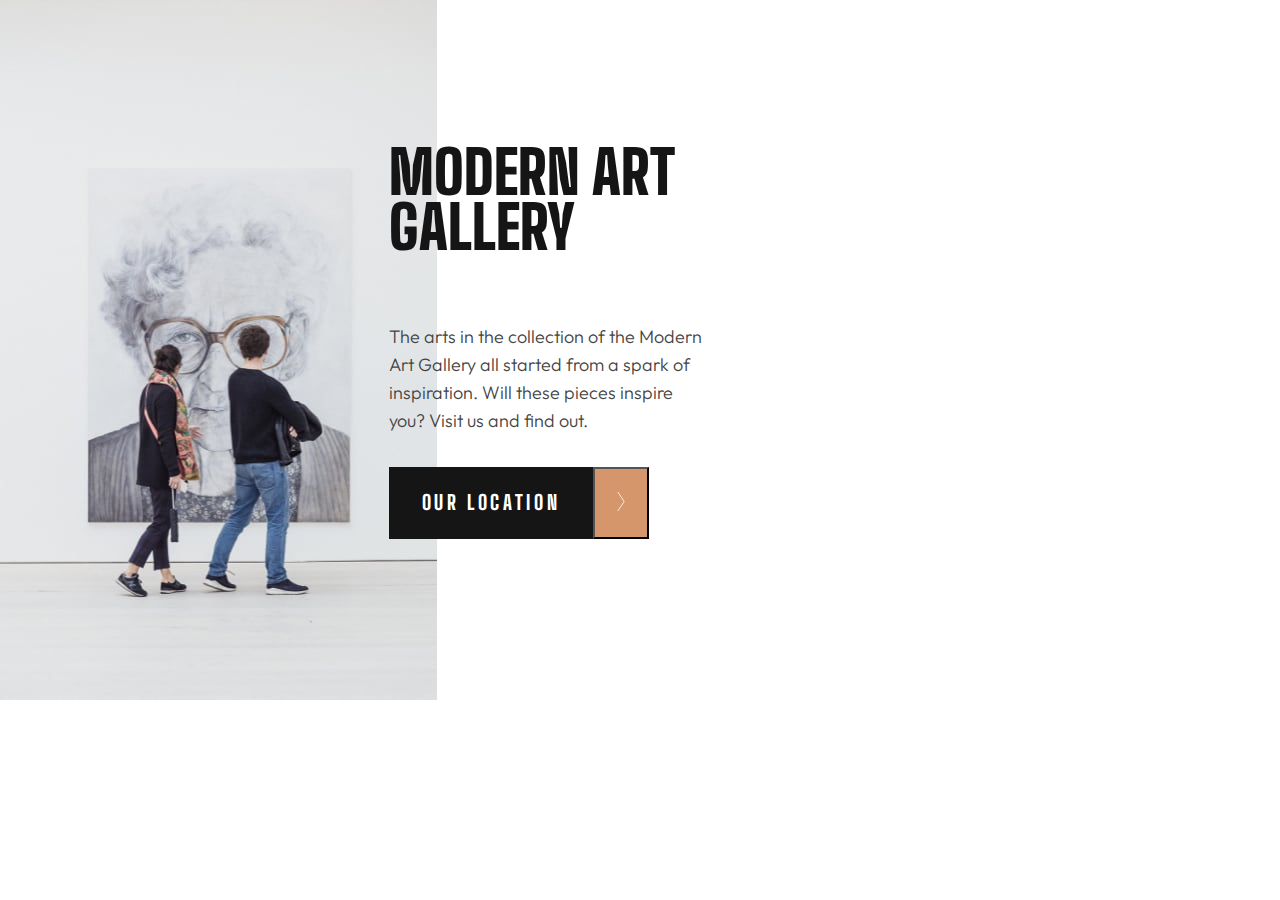
==== index.html @ fbb1f0cc "finished the mobile, tablet and desktop versions of header part" ====
<!DOCTYPE html>
<html lang="en">
  <head>
    <meta charset="UTF-8" />
    <meta http-equiv="X-UA-Compatible" content="IE=edge" />
    <meta name="viewport" content="width=device-width, initial-scale=1.0" />
    <title>art-gallery</title>
    <link rel="stylesheet" href="./style.css" />
  </head>
  <body>
    <header>
      <div class="black-box"></div>
      <div class="img-wrapper"></div>
      <div class="header-content-wrapper">
          <h1>MODERN ART GALLERY</h1>
            <p>
            The arts in the collection of the Modern Art Gallery all started
            from a spark of inspiration. Will these pieces inspire you? Visit us
            and find out.
          </p>
          <div class="buttons-wrapper">
            <div class="black-button">OUR LOCATION</div>
            <button class="button">
              <img src="./assets/icon-arrow-right.svg" alt="image-arrow" />
            </button>
          </div>
        </div>
      </div>
    </header>
  </body>
</html>
---- style.css ----
@import url('https://fonts.googleapis.com/css2?family=Big+Shoulders+Display:wght@800;900&display=swap');
@import url('https://fonts.googleapis.com/css2?family=Outfit:wght@300;700&display=swap');

* {
  padding: 0;
  margin: 0;
  box-sizing: border-box;
}

.black-box {
  width: 450px;
  height: 799px;
  background-color: #151515;
  display: none;
}

.img-wrapper {
  width: 375px;
  height: 240px;
  background-image: url(./assets/mobile/image-hero.jpg);
  background-repeat: no-repeat;
}

h1 {
  width: 315px;
  height: 110px;
  margin: 32px 16px 32px 16px;
  font-family: Big Shoulders Display;
  font-weight: 900;
  font-size: 60px;
  line-height: 55px;
  color: #151515;
}

p {
  padding-left: 16px;
  padding-right: 16px;
  font-family: Outfit;
  font-weight: 300;
  font-size: 18px;
  line-height: 28px;
  color: #444444;

}

.buttons-wrapper {
  margin-top: 32px;
  display: flex;
}

.button {
  width: 56px;
  height: 72px;
  background-color: #D5966C;
  color: #FFFFFF;
}

.button img {
  align-items: center;
  width: 8px;
}

.black-button {
  width: 204px;
  height: 72px;
  display: flex;
  flex-direction: row;
  background-color: #151515;
  color: white;
  font-family: Big Shoulders Display;
  font-weight: 800;
  font-size: 20px;
  line-height: 23.94px;
  letter-spacing: 3.64px;
  display: flex;
  align-items: center;
  justify-content: center;
  margin-left: 16px;
}

@media only screen and (min-width: 768px) {
  .img-wrapper {
    position: relative;
    width: 437px;
    height: 700px;
    background-image: url(./assets/tablet/image-hero.jpg);
  }

  header {
    display: flex;
  }

  .header-content-wrapper {
    position: absolute;
    display: flex;
    flex-direction: column;
  }

  h1 {
    width: 339px;
    height: 130px;
    margin: 145px 40px 48px 389px;
    font-family: Big Shoulders Display;
    font-weight: 900;
    font-size: 60px;
    line-height: 55px;
    color: #151515;
  }

  p {
    width: 339px;
    height: 112px;
    margin-left: 389px;
    padding-left: 0;
  }

  .buttons-wrapper {
    margin-left: 389px;
    padding-left: 0;
  }

  .black-button {
    margin-left: 0;
  }
}

@media only screen and (min-width: 1440px) {
  .black-box {
    display: block;
  }

  .img-wrapper {
    width: 540px;
    height: 800px;
    background-image: url(./assets/desktop/image-hero.jpg);
  }

  h1 {
    width: 454px;
    height: 176px;
    margin: 189px 311px 434px 165px;
    font-size: 96px;
    line-height: 88px;
    color: white;
    mix-blend-mode: difference;
  }

  p {
    width: 350px;
    height: 160px;
    margin-left: 935px;
    margin-top: -615px;
  }

  .buttons-wrapper {
    margin-left: 930px;
  }

}
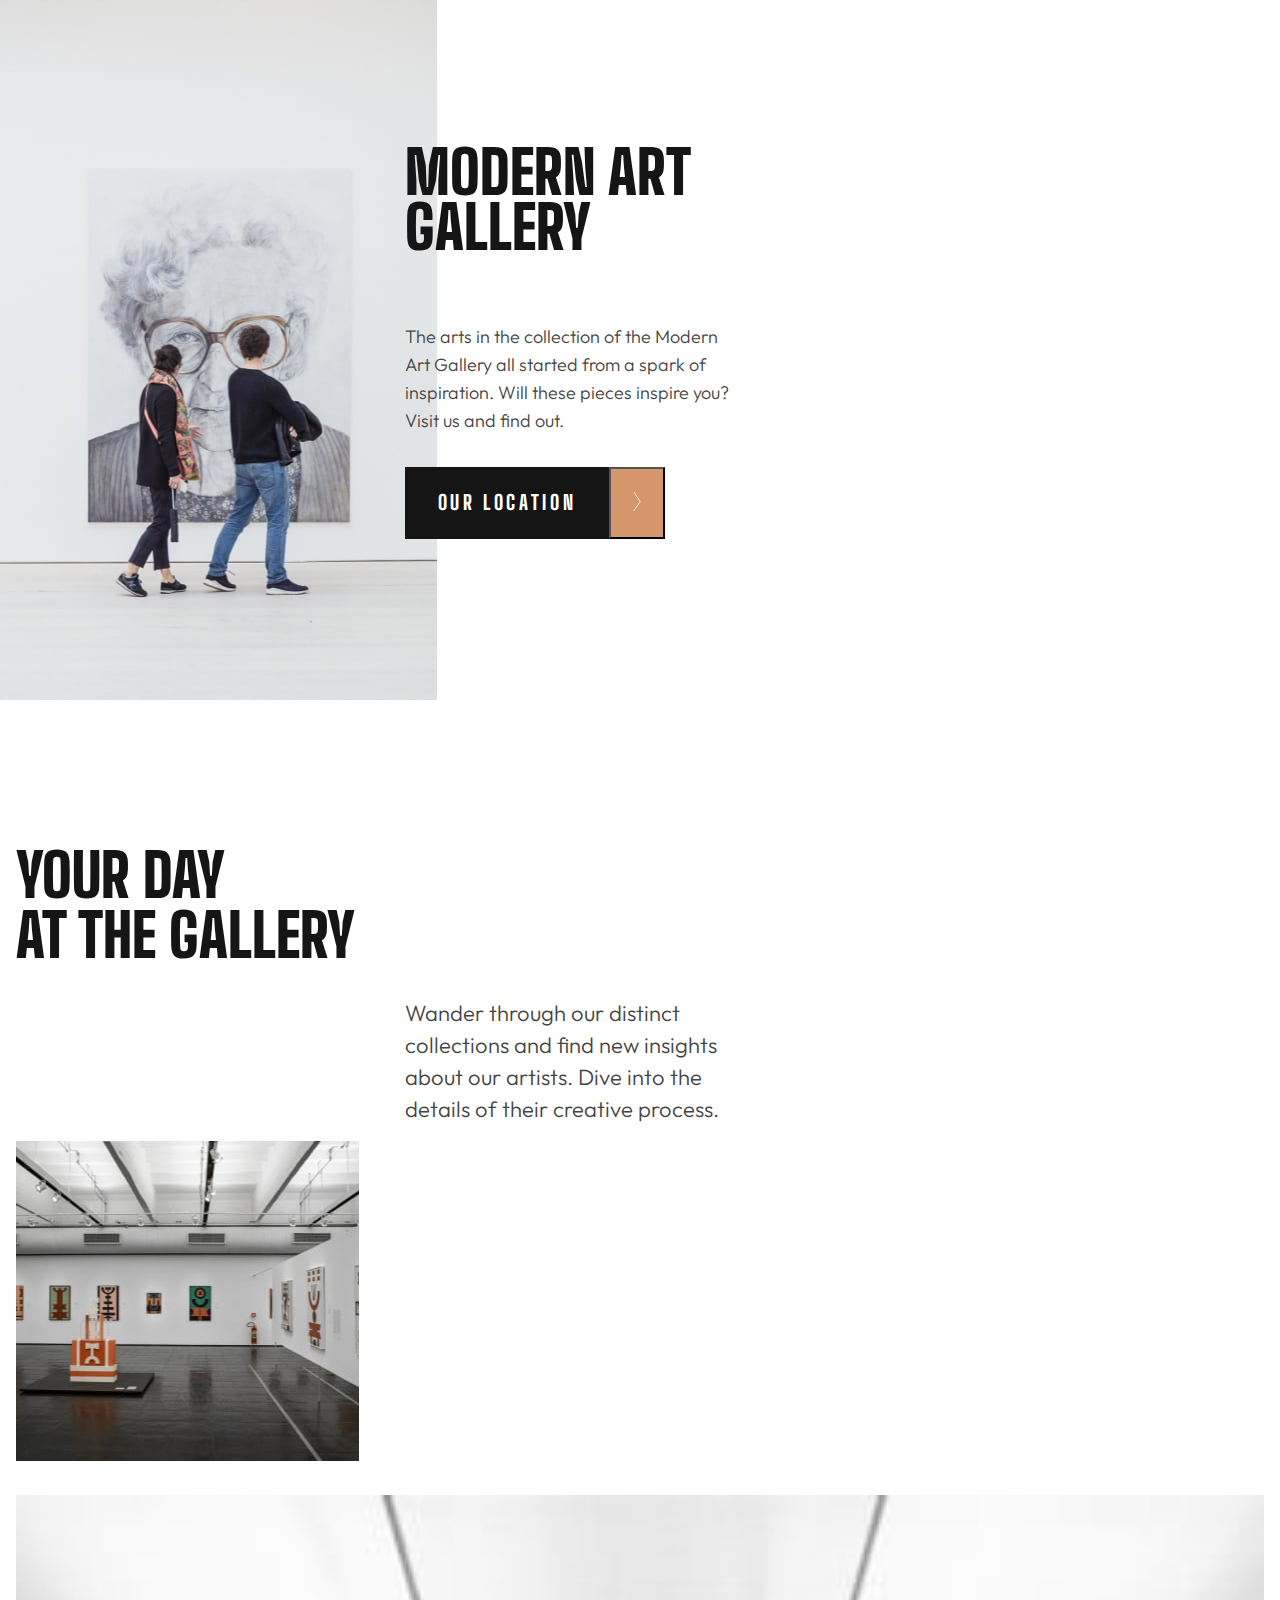
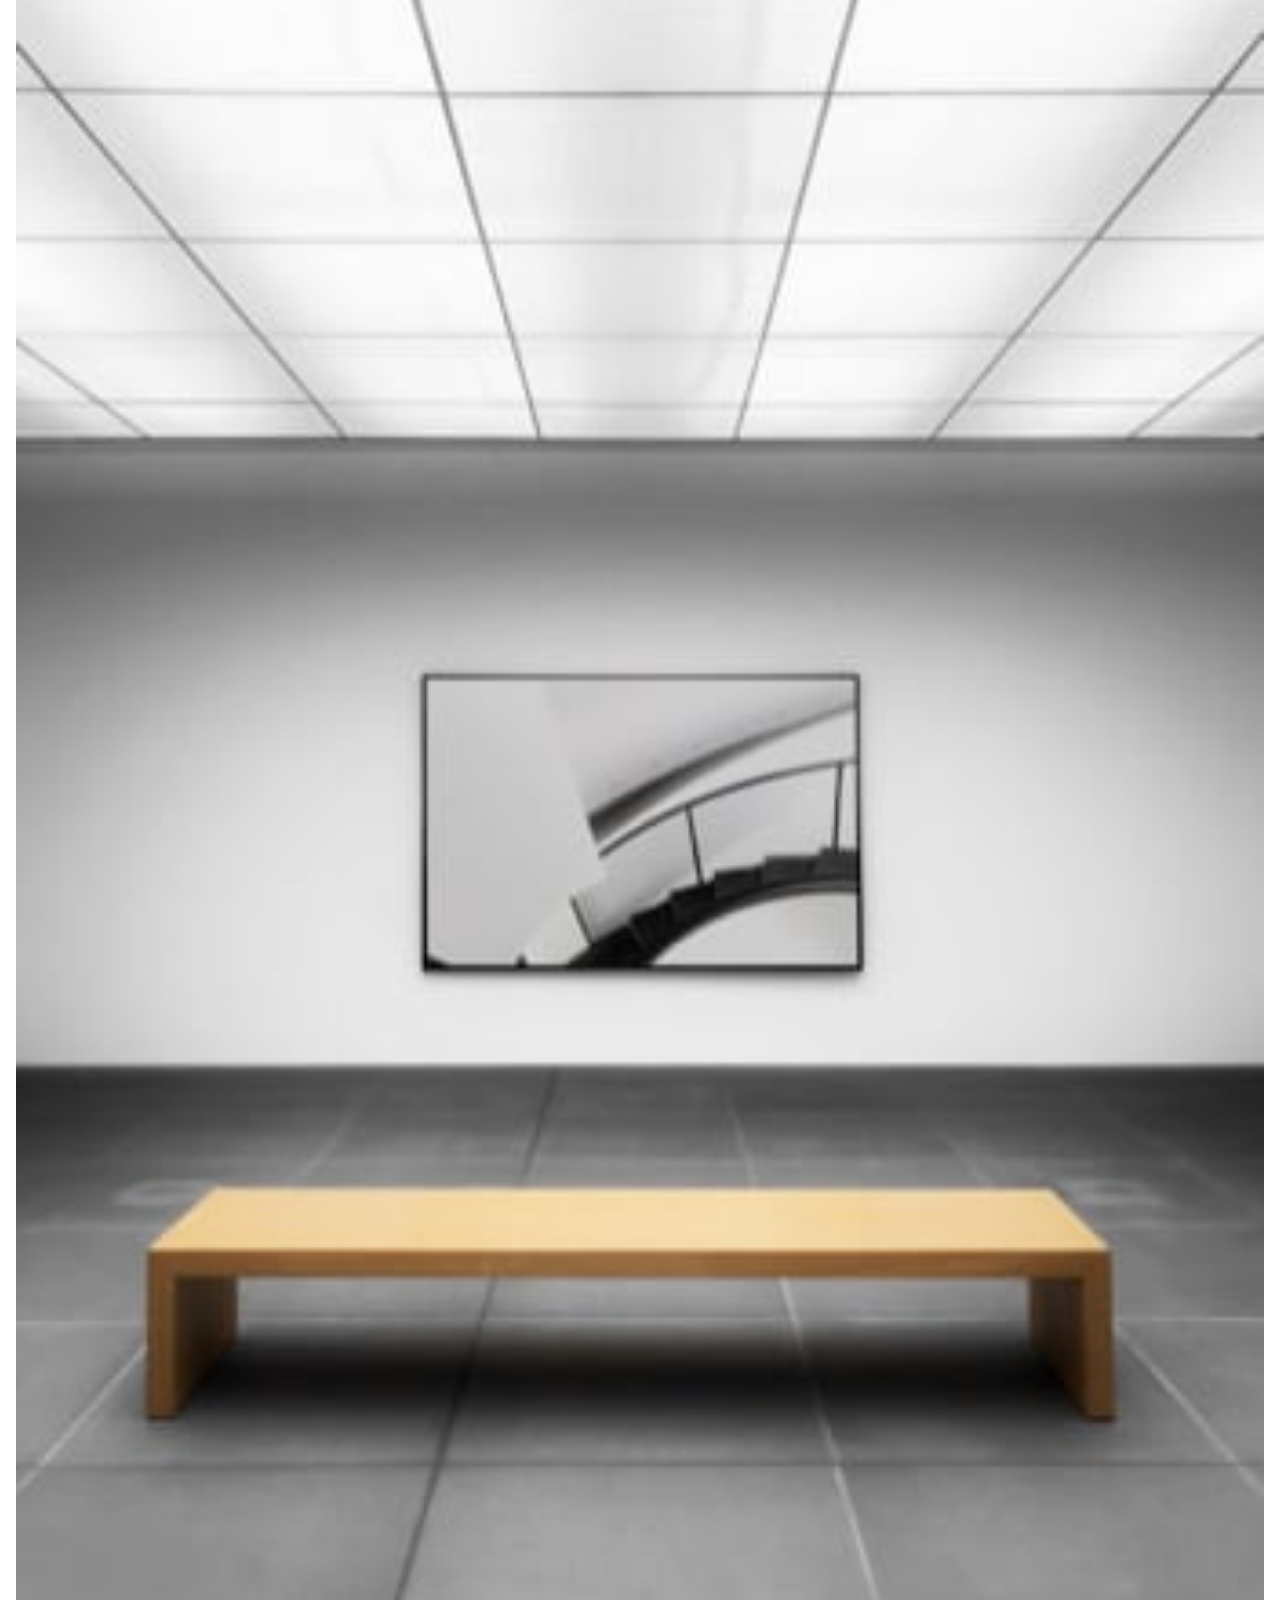
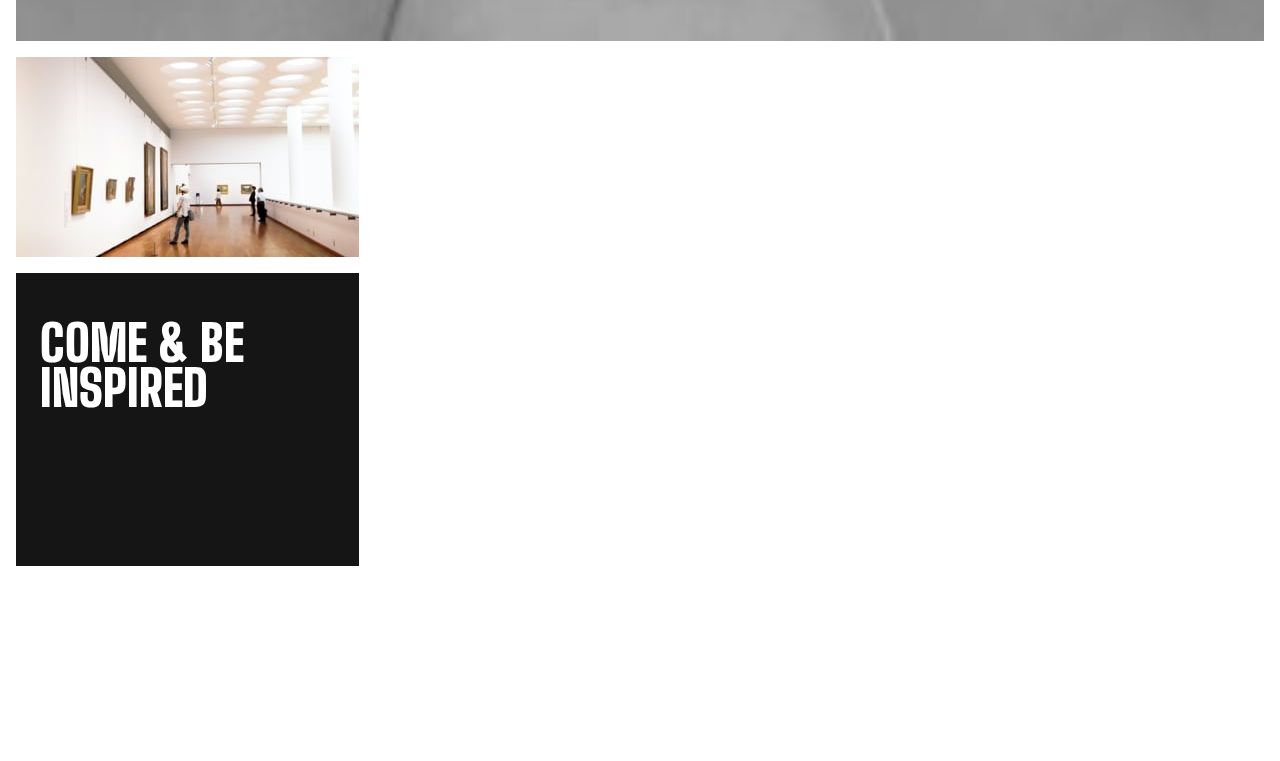
==== commit ca55d3c2: "added middle part of mobile version" ====
--- a/index.html
+++ b/index.html
@@ -27,5 +27,33 @@
         </div>
       </div>
     </header>
+
+    <div class="middle">
+
+      <div class="middle-first">
+        <div class="your_day">
+        <h3>YOUR DAY <br> AT THE GALLERY</h3>
+        <p>Wander through our distinct collections and find new insights about our artists. Dive into the details of their creative process.</p>
+        </div>
+        <div>
+          <img class="first-img" src="./assets/mobile/image-grid-1.jpg" alt="photo">
+        </div>
+      </div>
+
+      <div class="middle-second">
+          <img class="second-img" src="./assets/mobile/image-grid-2.jpg" alt="photo">
+          
+      <div class="middle-black">
+               <img class="third-img" src="./assets/mobile/image-grid-3.jpg"> 
+
+              <box class="middle-second-left">
+                <h3 class="black-h3">COME & BE INSPIRED</h3>
+                <p class="black-p">We’re excited to welcome you to our gallery and see how our collections influence you.</p>
+              </box>
+      </div>
+        </div>
+      </div>
+</main>
+
   </body>
 </html>
--- a/style.css
+++ b/style.css
@@ -21,10 +21,15 @@
   background-repeat: no-repeat;
 }
 
+.header-content-wrapper {
+  padding-left: 16px;
+  padding-right: 16px;
+}
+
 h1 {
   width: 315px;
   height: 110px;
-  margin: 32px 16px 32px 16px;
+  margin-top: 32px;
   font-family: Big Shoulders Display;
   font-weight: 900;
   font-size: 60px;
@@ -33,8 +38,6 @@
 }
 
 p {
-  padding-left: 16px;
-  padding-right: 16px;
   font-family: Outfit;
   font-weight: 300;
   font-size: 18px;
@@ -75,8 +78,91 @@
   display: flex;
   align-items: center;
   justify-content: center;
+}
+
+/* //middle part */
+.middle {
   margin-left: 16px;
-}
+  margin-right: 16px;
+  margin-top: 120px;
+}
+
+.middle-first {
+  display: flex;
+  flex-direction: column;
+}
+
+.your_day {
+  margin-top: 25px;
+}
+
+.your_day h3 {
+  font-family: Big Shoulders Display;
+  font-weight: 900;
+  font-size: 60px;
+  line-height: 60px;
+  color: #151515;
+  padding-bottom: 32px;
+}
+
+.your_day p {
+  font-family: Outfit;
+  font-weight: 300;
+  font-size: 22px;
+  line-height: 32px;
+  color: #444444;
+  margin-bottom: 32px;
+}
+
+.middle-second {
+  display: flex;
+  margin-top: 30px;
+  flex-direction: column;
+}
+
+.middle-second-left {
+  display: flex;
+  flex-direction: column;
+  width: 343px;
+  height: 293px;
+  background-color: #151515;
+  padding-top: 48px;
+  padding-left: 24px;
+  margin-top: 16px;
+
+}
+
+.middle-black {
+  display: flex;
+  flex-direction: column;
+  height: 720px;
+  width: 445px;
+}
+
+.third-img {
+  width: 343px;
+  height: 200px;
+  margin-top: 16px;
+}
+
+
+.black-h3 {
+  font-family: Big Shoulders Display;
+  font-weight: 900;
+  font-size: 50px;
+  line-height: 45px;
+  color: #FFFFFF;
+}
+
+.black-p {
+  font-family: Outfit;
+  font-size: 18px;
+  font-weight: 300;
+  line-height: 28px;
+  color: #FFFFFF;
+  padding-top: 24px;
+}
+
 
 @media only screen and (min-width: 768px) {
   .img-wrapper {
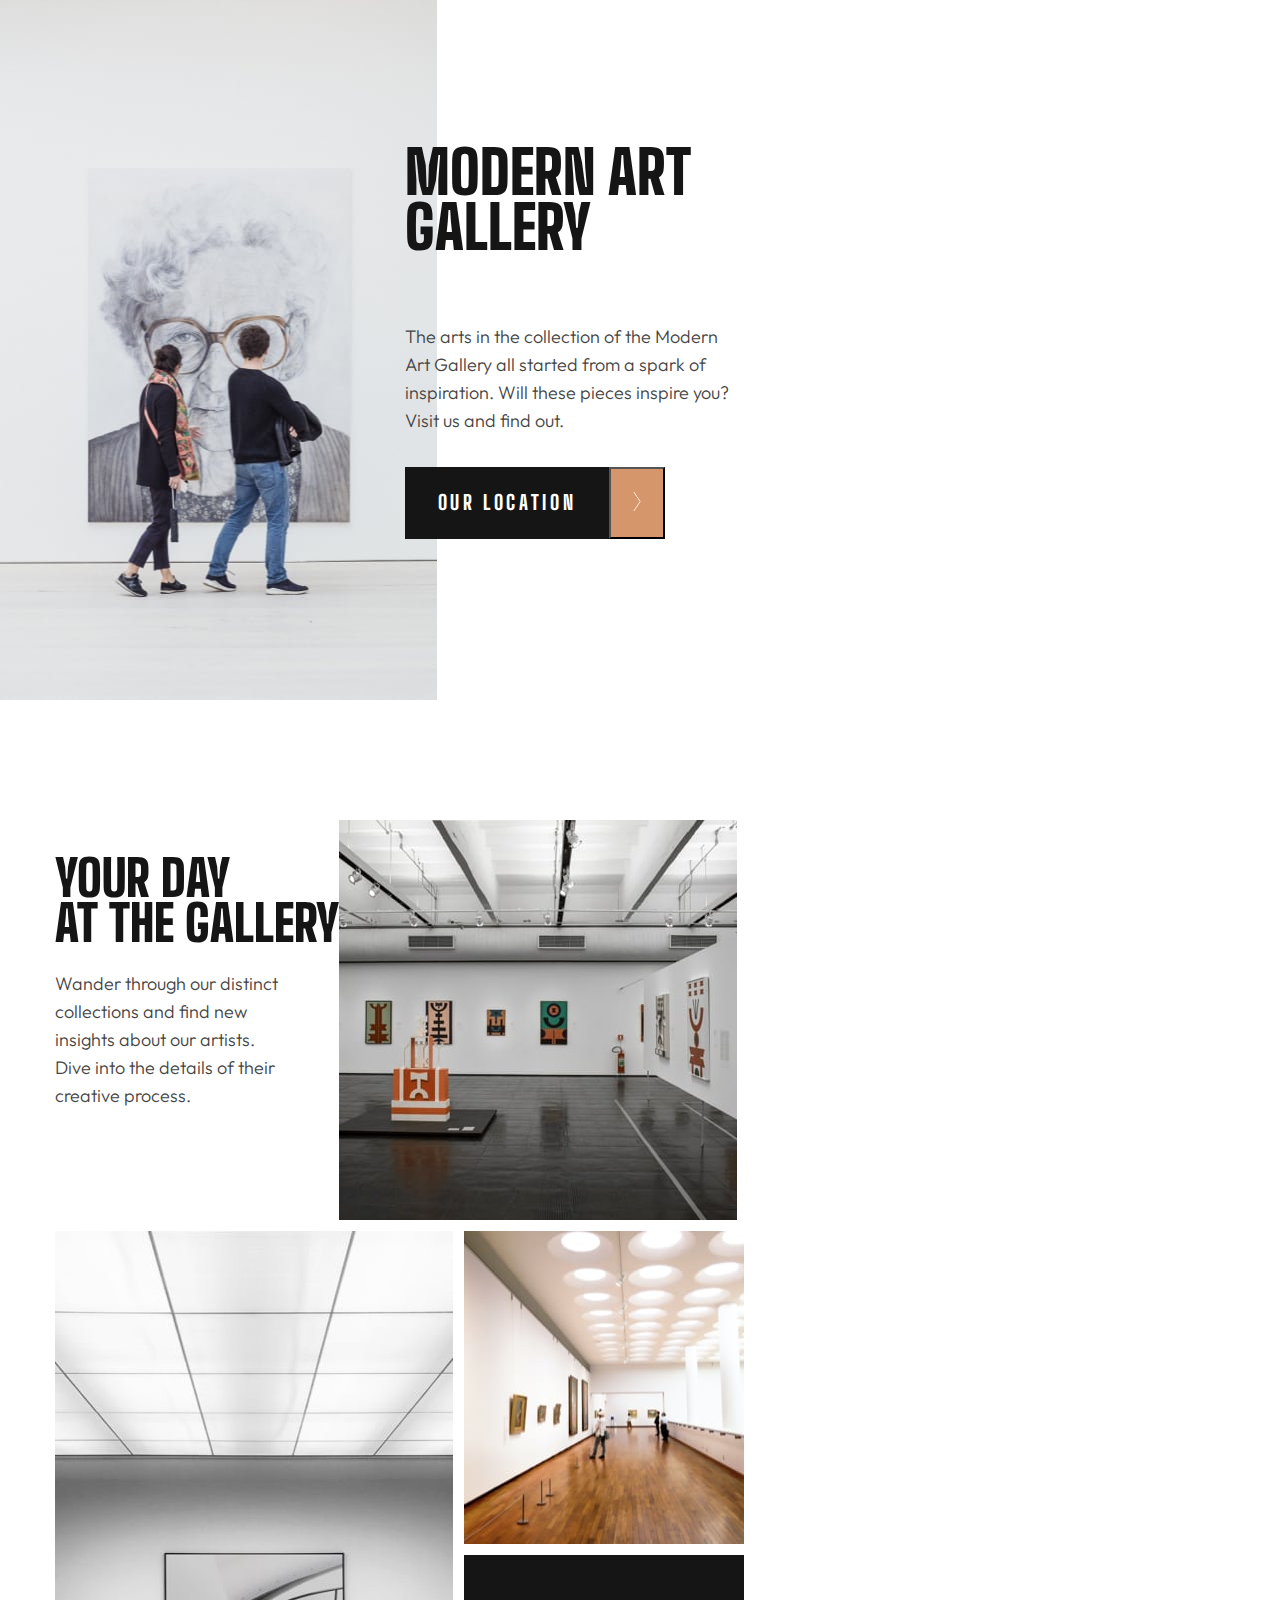
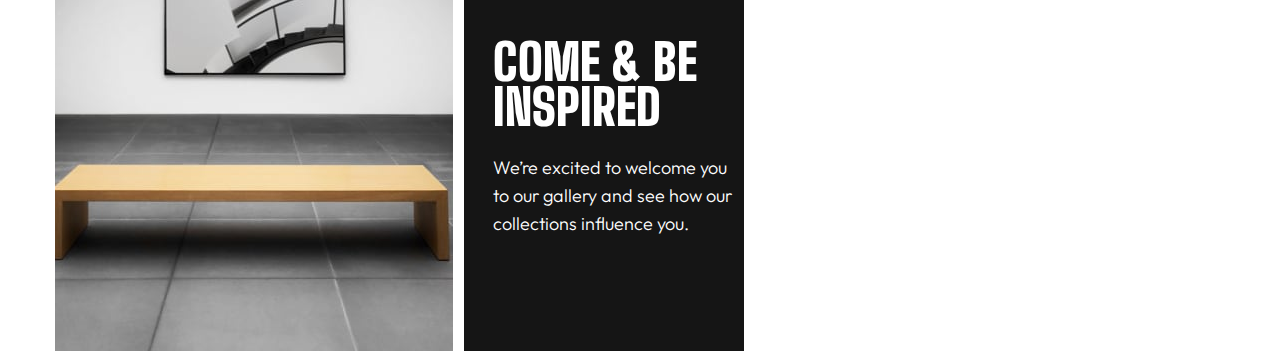
==== commit cf26b890: "added middle part of tablet version" ====
--- a/index.html
+++ b/index.html
@@ -13,7 +13,7 @@
       <div class="img-wrapper"></div>
       <div class="header-content-wrapper">
           <h1>MODERN ART GALLERY</h1>
-            <p>
+            <p class="header-p">
             The arts in the collection of the Modern Art Gallery all started
             from a spark of inspiration. Will these pieces inspire you? Visit us
             and find out.
@@ -33,18 +33,23 @@
       <div class="middle-first">
         <div class="your_day">
         <h3>YOUR DAY <br> AT THE GALLERY</h3>
-        <p>Wander through our distinct collections and find new insights about our artists. Dive into the details of their creative process.</p>
+        <p class="middle-p">Wander through our distinct collections and find new insights about our artists. Dive into the details of their creative process.</p>
         </div>
         <div>
           <img class="first-img" src="./assets/mobile/image-grid-1.jpg" alt="photo">
+          <img class = "first-img-tablet" src="./assets/tablet/image-grid-1.jpg" alt="photo">
         </div>
       </div>
 
       <div class="middle-second">
+        <div>
           <img class="second-img" src="./assets/mobile/image-grid-2.jpg" alt="photo">
-          
+          <img class="second-img-tablet" src="./assets/tablet/image-grid-2.jpg" alt="photo">
+        </div>
+                 
       <div class="middle-black">
                <img class="third-img" src="./assets/mobile/image-grid-3.jpg"> 
+               <img class="third-img-tablet" src="./assets/tablet/image-grid-3.jpg" alt="photo">
 
               <box class="middle-second-left">
                 <h3 class="black-h3">COME & BE INSPIRED</h3>
--- a/style.css
+++ b/style.css
@@ -37,7 +37,7 @@
   color: #151515;
 }
 
-p {
+.header-p {
   font-family: Outfit;
   font-weight: 300;
   font-size: 18px;
@@ -87,6 +87,18 @@
   margin-top: 120px;
 }
 
+.first-img-tablet {
+  display: none;
+}
+
+.second-img-tablet {
+  display: none;
+}
+
+.third-img-tablet {
+  display: none;
+}
+
 .middle-first {
   display: flex;
   flex-direction: column;
@@ -105,7 +117,7 @@
   padding-bottom: 32px;
 }
 
-.your_day p {
+.middle-p {
   font-family: Outfit;
   font-weight: 300;
   font-size: 22px;
@@ -193,7 +205,7 @@
     color: #151515;
   }
 
-  p {
+  .header-p {
     width: 339px;
     height: 112px;
     margin-left: 389px;
@@ -208,6 +220,77 @@
   .black-button {
     margin-left: 0;
   }
+
+  /* middle part */
+  .middle {
+    padding-left: 39px;
+    padding-right: 39px;
+    margin-top: 120px;
+  }
+
+  .middle-first {
+    flex-direction: row
+  }
+
+  .your_day {
+    margin-top: 36px;
+  }
+
+  .your_day h3 {
+    font-size: 50px;
+    line-height: 45px;
+    padding-bottom: 24px;
+  }
+
+  .middle-p {
+    width: 223px;
+    height: 140px;
+    font-size: 18px;
+    line-height: 28px;
+    margin-bottom: 32px;
+  }
+
+  .first-img {
+    display: none;
+  }
+
+  .first-img-tablet {
+    display: block;
+  }
+
+  .second-img {
+    display: none;
+  }
+
+  .second-img-tablet {
+    display: block;
+    margin-right: 11px;
+  }
+
+  .third-img {
+    display: none;
+  }
+
+  .third-img-tablet {
+    display: block;
+  }
+
+  .middle-second {
+    width: 689px;
+    margin-top: 11px;
+    flex-direction: row;
+  }
+
+  .middle-second-left {
+    width: 280px;
+    height: 396px;
+    padding-top: 85px;
+    padding-left: 29px;
+    margin-top: 11px;
+
+  }
+
+
 }
 
 @media only screen and (min-width: 1440px) {
@@ -231,7 +314,7 @@
     mix-blend-mode: difference;
   }
 
-  p {
+  .header-p {
     width: 350px;
     height: 160px;
     margin-left: 935px;
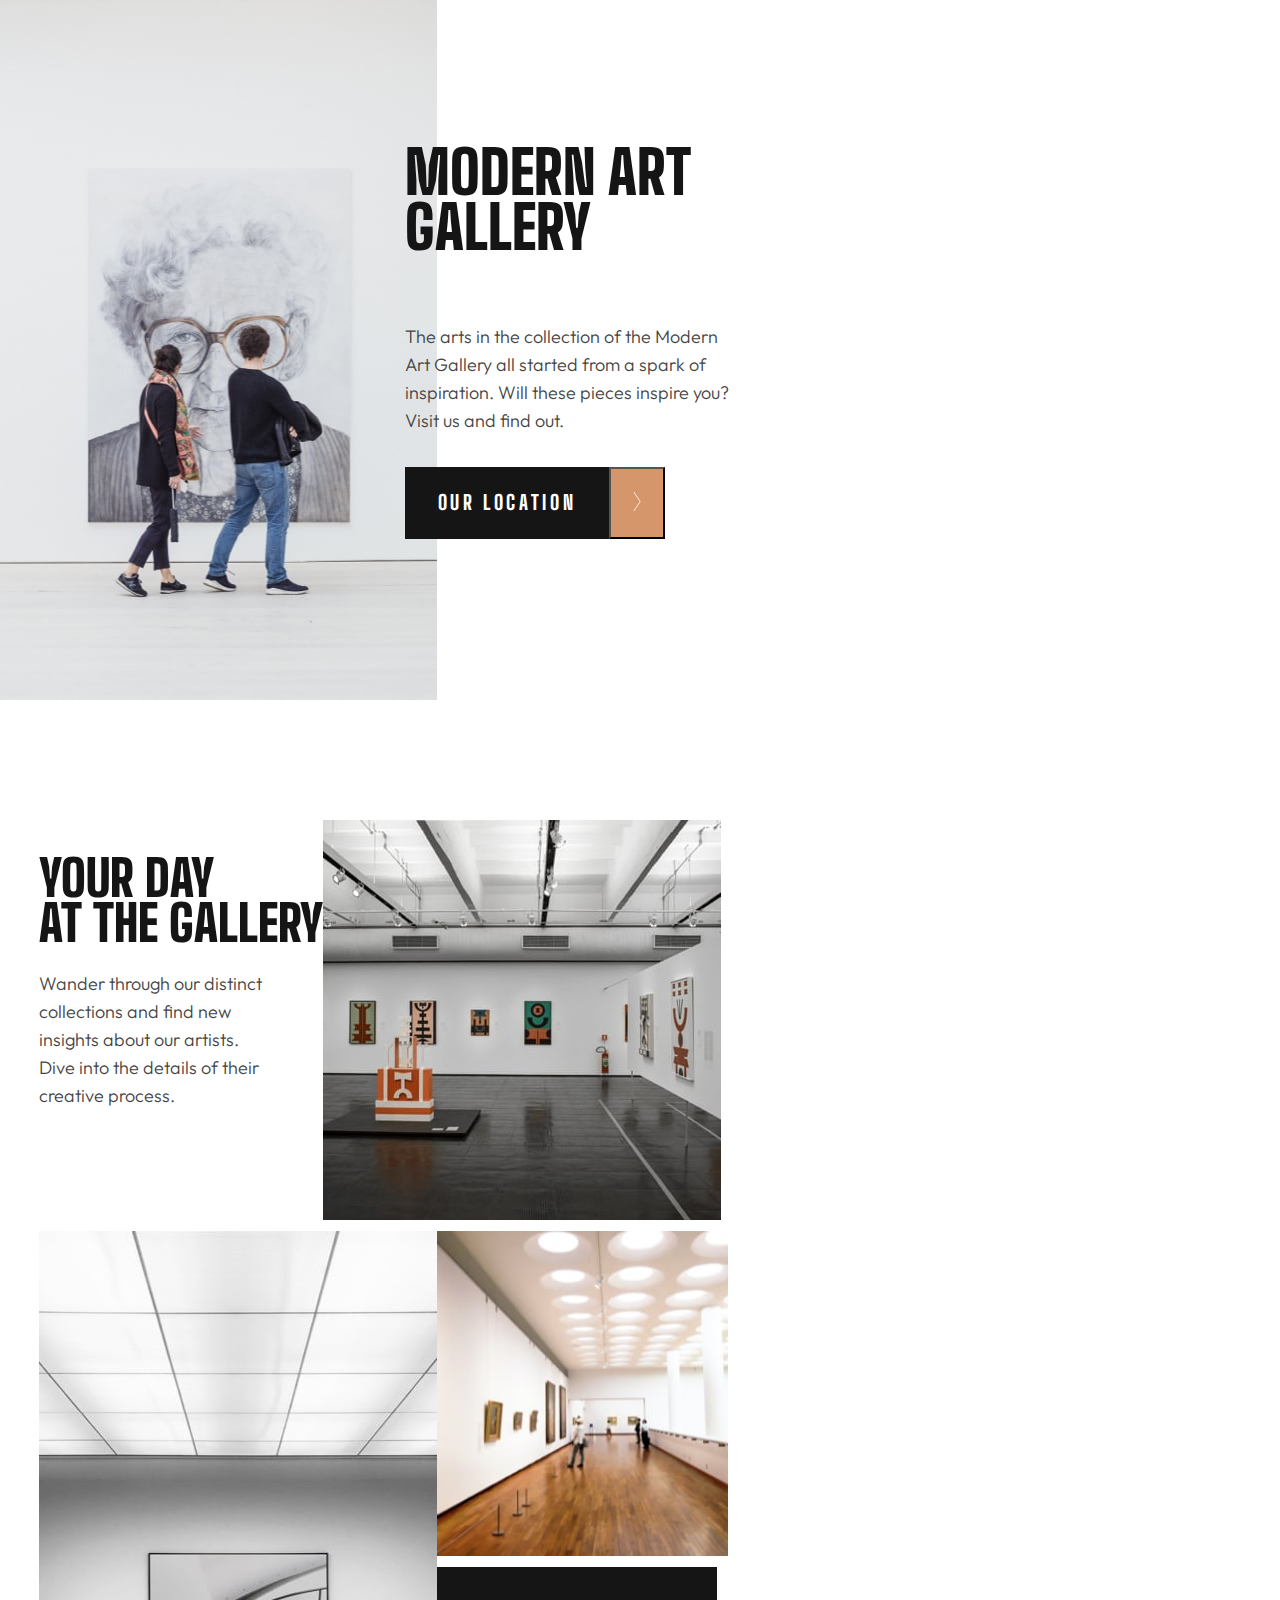
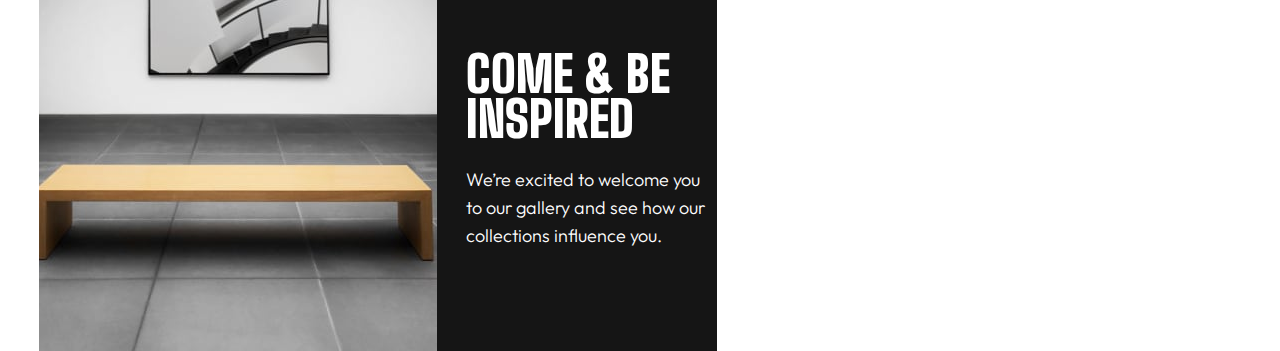
==== commit de2d833b: "added middle part of desktop version" ====
--- a/index.html
+++ b/index.html
@@ -38,6 +38,7 @@
         <div>
           <img class="first-img" src="./assets/mobile/image-grid-1.jpg" alt="photo">
           <img class = "first-img-tablet" src="./assets/tablet/image-grid-1.jpg" alt="photo">
+          <img class="first-img-desktop" src="./assets/desktop/image-grid-1.jpg" alt="">
         </div>
       </div>
 
@@ -45,11 +46,13 @@
         <div>
           <img class="second-img" src="./assets/mobile/image-grid-2.jpg" alt="photo">
           <img class="second-img-tablet" src="./assets/tablet/image-grid-2.jpg" alt="photo">
+          <img class="second-img-desktop" src="./assets/desktop/image-grid-2.jpg" alt="">
         </div>
                  
       <div class="middle-black">
                <img class="third-img" src="./assets/mobile/image-grid-3.jpg"> 
                <img class="third-img-tablet" src="./assets/tablet/image-grid-3.jpg" alt="photo">
+               <img class="third-img-desktop" src="./assets/desktop/image-grid-3.jpg" alt="">
 
               <box class="middle-second-left">
                 <h3 class="black-h3">COME & BE INSPIRED</h3>
--- a/style.css
+++ b/style.css
@@ -87,15 +87,15 @@
   margin-top: 120px;
 }
 
-.first-img-tablet {
+.first-img-tablet,
+.second-img-tablet,
+.third-img-tablet {
   display: none;
 }
 
-.second-img-tablet {
-  display: none;
-}
-
-.third-img-tablet {
+.first-img-desktop,
+.second-img-desktop,
+.third-img-desktop {
   display: none;
 }
 
@@ -223,13 +223,13 @@
 
   /* middle part */
   .middle {
-    padding-left: 39px;
-    padding-right: 39px;
+    margin-left: 39px;
+    margin-right: 39px;
     margin-top: 120px;
   }
 
   .middle-first {
-    flex-direction: row
+    flex-direction: row;
   }
 
   .your_day {
@@ -250,27 +250,20 @@
     margin-bottom: 32px;
   }
 
-  .first-img {
-    display: none;
-  }
-
-  .first-img-tablet {
-    display: block;
-  }
-
-  .second-img {
-    display: none;
-  }
-
-  .second-img-tablet {
-    display: block;
-    margin-right: 11px;
-  }
-
+  .first-img,
+  .second-img,
   .third-img {
     display: none;
   }
 
+  .first-img-desktop,
+  .second-img-desktop,
+  .third-img-desktop {
+    display: none;
+  }
+
+  .first-img-tablet,
+  .second-img-tablet,
   .third-img-tablet {
     display: block;
   }
@@ -294,6 +287,7 @@
 }
 
 @media only screen and (min-width: 1440px) {
+
   .black-box {
     display: block;
   }
@@ -325,4 +319,63 @@
     margin-left: 930px;
   }
 
+  .first-img-desktop,
+  .second-img-desktop,
+  .third-img-desktop {
+    display: block;
+  }
+
+  .first-img-tablet,
+  .second-img-tablet,
+  .third-img-tablet {
+    display: none;
+  }
+
+  .middle {
+    margin-left: 165px;
+    margin-right: 165px;
+    margin-top: 180px;
+  }
+
+  .middle-first {
+    flex-direction: row;
+    justify-content: space-between;
+  }
+
+  .your_day {
+    margin-top: 60px;
+  }
+
+  .your_day h3 {
+    font-size: 60px;
+    line-height: 60px;
+    padding-bottom: 32px;
+  }
+
+  .middle-p {
+    width: 350px;
+    height: 128px;
+    font-size: 22px;
+    line-height: 32px;
+    margin-bottom: 60px;
+  }
+
+  .middle-second {
+    margin-top: 30px;
+  }
+
+  .middle-second-left {
+    width: 445px;
+    height: 377px;
+    padding-top: 65px;
+    padding-left: 48px;
+    margin-top: 30px;
+  }
+
+  .middle-black {
+    margin-left: 30px;
+  }
+
+
+
 }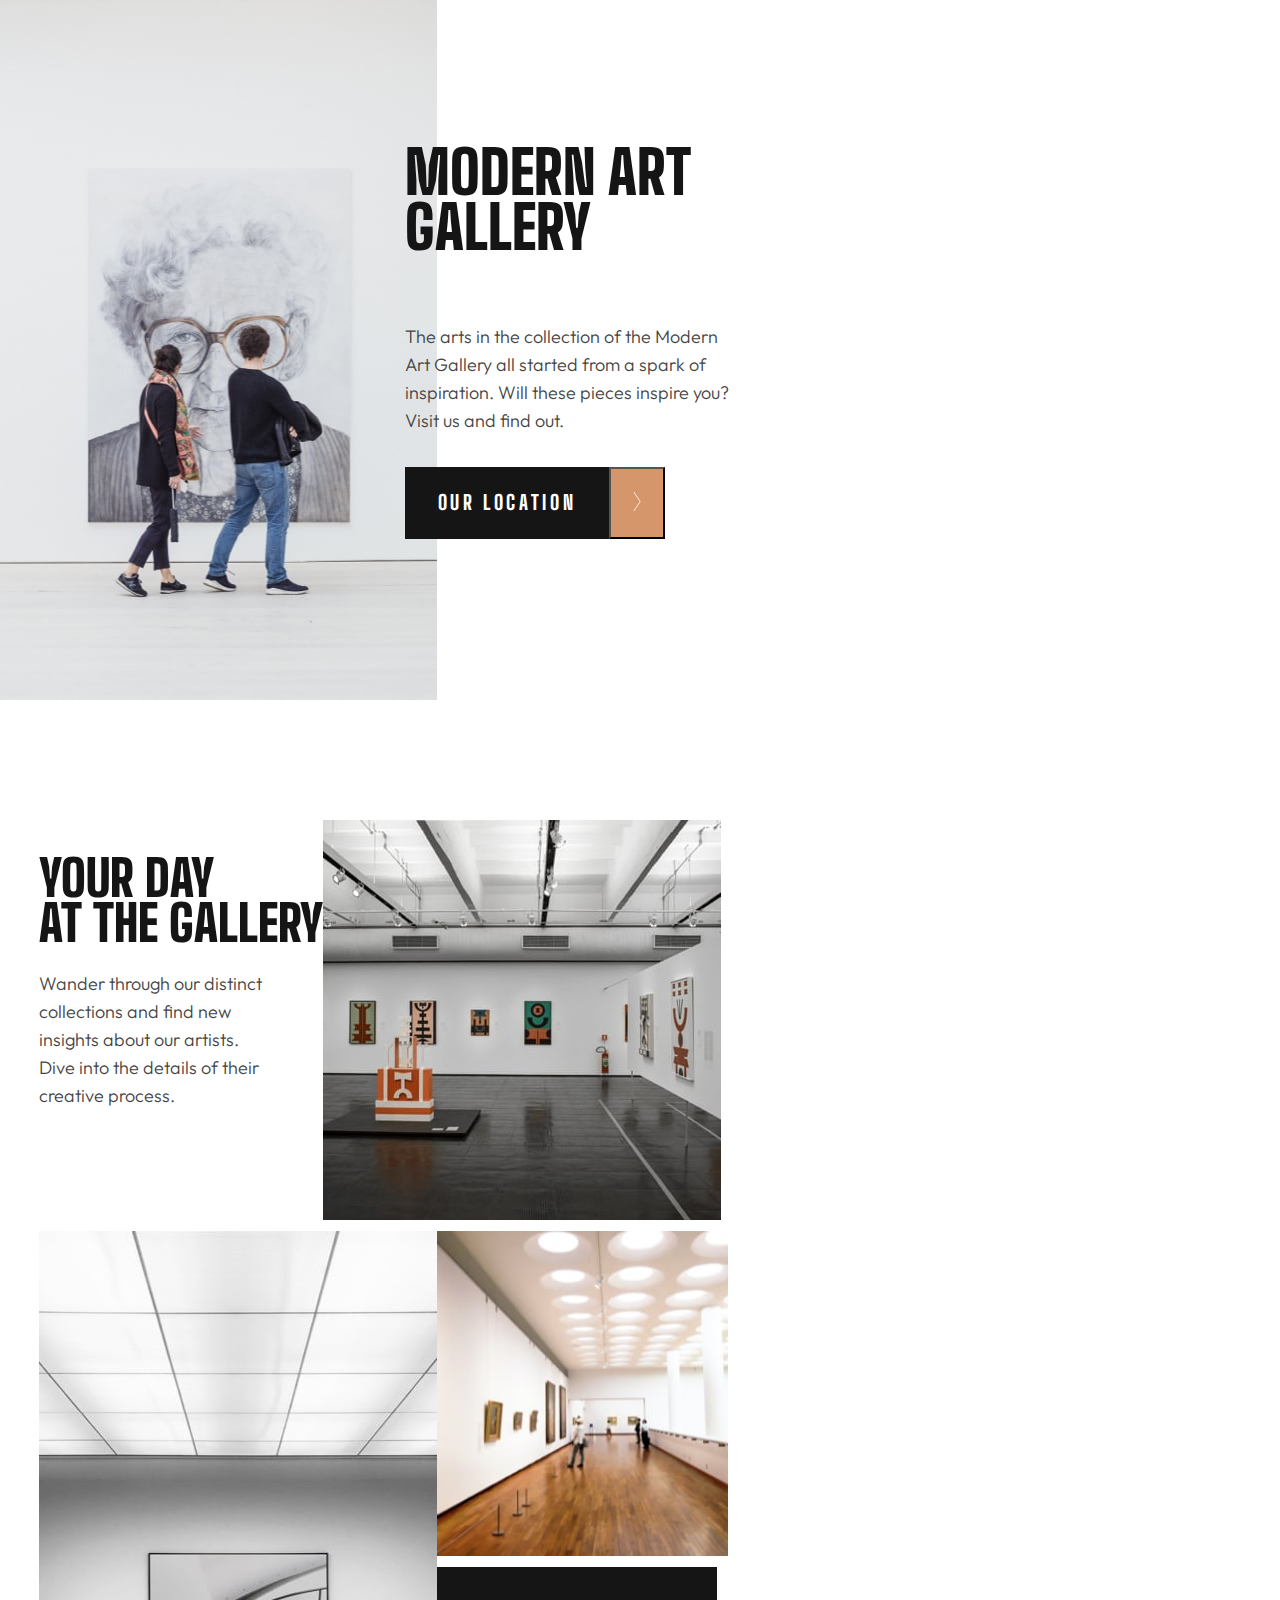
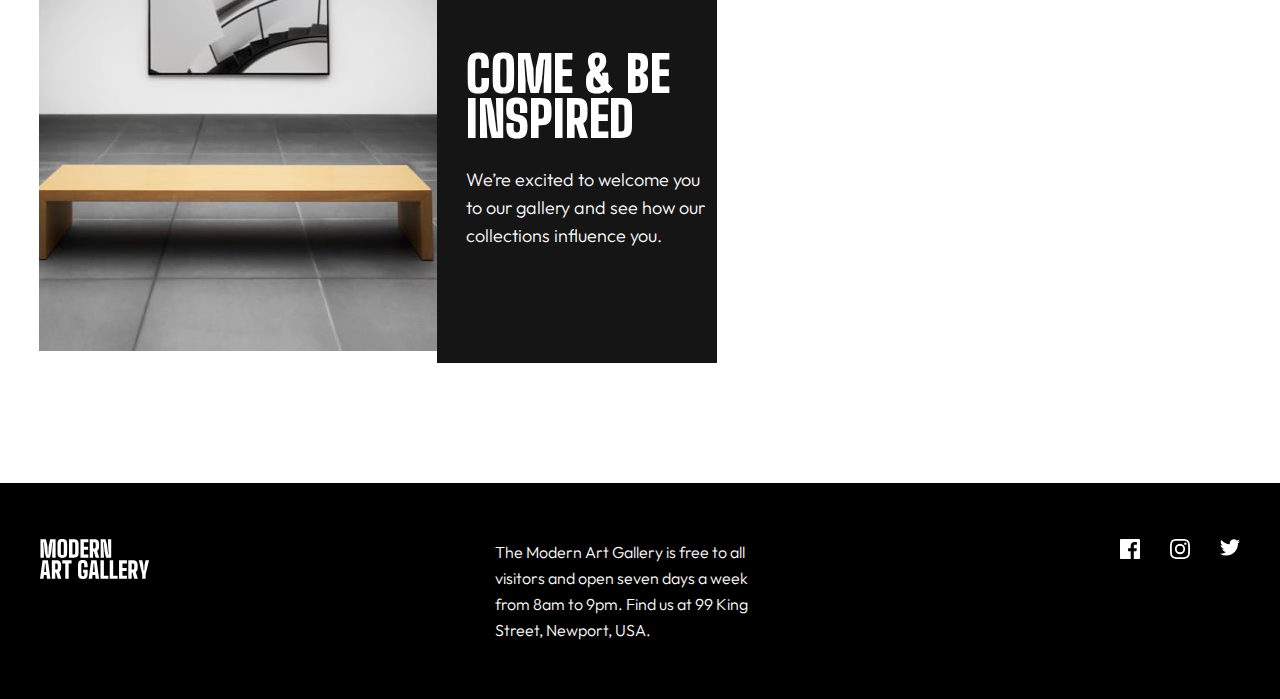
==== commit c1f76658: "finished project" ====
--- a/index.html
+++ b/index.html
@@ -21,7 +21,7 @@
           <div class="buttons-wrapper">
             <div class="black-button">OUR LOCATION</div>
             <button class="button">
-              <img src="./assets/icon-arrow-right.svg" alt="image-arrow" />
+              <a href="file:///C:/Users/Guests1/Desktop/proeqti/ART-GALLERY/location.html"><img src="./assets/icon-arrow-right.svg" alt="image-arrow" /></a>
             </button>
           </div>
         </div>
@@ -49,7 +49,7 @@
           <img class="second-img-desktop" src="./assets/desktop/image-grid-2.jpg" alt="">
         </div>
                  
-      <div class="middle-black">
+          <div class="middle-black">
                <img class="third-img" src="./assets/mobile/image-grid-3.jpg"> 
                <img class="third-img-tablet" src="./assets/tablet/image-grid-3.jpg" alt="photo">
                <img class="third-img-desktop" src="./assets/desktop/image-grid-3.jpg" alt="">
@@ -58,10 +58,19 @@
                 <h3 class="black-h3">COME & BE INSPIRED</h3>
                 <p class="black-p">We’re excited to welcome you to our gallery and see how our collections influence you.</p>
               </box>
-      </div>
+          </div>
         </div>
       </div>
-</main>
+      <footer>
+        <img class="footer-logo" src="./assets/logo-light.svg" alt="logo">
+            <p>The Modern Art Gallery is free to all visitors and open seven days a week from 8am to 9pm. Find us at 99 King Street, Newport, USA.
+            </p>
+          <div class="icons">
+            <svg class="fb-icon" width="20" height="20" xmlns="http://www.w3.org/2000/svg"><path d="M18.896 0H1.104C.494 0 0 .494 0 1.104v17.793C0 19.506.494 20 1.104 20h9.58v-7.745H8.076V9.237h2.606V7.01c0-2.583 1.578-3.99 3.883-3.99 1.104 0 2.052.082 2.329.119v2.7h-1.598c-1.254 0-1.496.597-1.496 1.47v1.928h2.989l-.39 3.018h-2.6V20h5.098c.608 0 1.102-.494 1.102-1.104V1.104C20 .494 19.506 0 18.896 0Z" fill="white"/></svg>
+            <svg  class="inst-icon" width="20" height="20" xmlns="http://www.w3.org/2000/svg"><path d="M10 1.802c2.67 0 2.987.01 4.042.059 2.71.123 3.975 1.409 4.099 4.099.048 1.054.057 1.37.057 4.04 0 2.672-.01 2.988-.057 4.042-.124 2.687-1.387 3.975-4.1 4.099-1.054.048-1.37.058-4.041.058-2.67 0-2.987-.01-4.04-.058-2.718-.124-3.977-1.416-4.1-4.1-.048-1.054-.058-1.37-.058-4.041 0-2.67.01-2.986.058-4.04.124-2.69 1.387-3.977 4.1-4.1 1.054-.048 1.37-.058 4.04-.058ZM10 0C7.284 0 6.944.012 5.877.06 2.246.227.227 2.242.061 5.877.01 6.944 0 7.284 0 10s.012 3.057.06 4.123c.167 3.632 2.182 5.65 5.817 5.817 1.067.048 1.407.06 4.123.06s3.057-.012 4.123-.06c3.629-.167 5.652-2.182 5.816-5.817.05-1.066.061-1.407.061-4.123s-.012-3.056-.06-4.122C19.777 2.249 17.76.228 14.124.06 13.057.01 12.716 0 10 0Zm0 4.865a5.135 5.135 0 1 0 0 10.27 5.135 5.135 0 0 0 0-10.27Zm0 8.468a3.333 3.333 0 1 1 0-6.666 3.333 3.333 0 0 1 0 6.666Zm5.338-9.87a1.2 1.2 0 1 0 0 2.4 1.2 1.2 0 0 0 0-2.4Z" fill="#FFF"/></svg>
+            <svg class="tvt-icon" width="20" height="17" xmlns="http://www.w3.org/2000/svg"><path d="M20 2.172a8.192 8.192 0 0 1-2.357.646 4.11 4.11 0 0 0 1.805-2.27 8.22 8.22 0 0 1-2.606.996A4.096 4.096 0 0 0 13.847.248c-2.65 0-4.596 2.472-3.998 5.037A11.648 11.648 0 0 1 1.392 1a4.109 4.109 0 0 0 1.27 5.478 4.086 4.086 0 0 1-1.858-.513c-.045 1.9 1.318 3.679 3.291 4.075a4.113 4.113 0 0 1-1.853.07 4.106 4.106 0 0 0 3.833 2.849A8.25 8.25 0 0 1 0 14.658a11.616 11.616 0 0 0 6.29 1.843c7.618 0 11.923-6.434 11.663-12.205A8.354 8.354 0 0 0 20 2.172Z" fill="#FFF"/></svg>
+          </div>
+    </footer>
 
   </body>
 </html>
--- a/style.css
+++ b/style.css
@@ -147,7 +147,6 @@
 .middle-black {
   display: flex;
   flex-direction: column;
-  height: 720px;
   width: 445px;
 }
 
@@ -174,6 +173,42 @@
   color: #FFFFFF;
   padding-top: 24px;
 }
+
+/* footer part  */
+
+footer {
+  width: 100%;
+  height: 336px;
+  background: black;
+  padding-left: 32px;
+  padding-top: 48px;
+  margin-top: 120px;
+}
+
+.footer-logo {
+  width: 110.05px;
+  height: 40px;
+}
+
+footer p {
+  width: 311px;
+  height: 104px;
+  font-weight: 300;
+  font-size: 16px;
+  font-family: Outfit;
+  line-height: 26px;
+  color: white;
+  margin-top: 38px;
+}
+
+.icons {
+  width: 120px;
+  height: 20px;
+  display: flex;
+  justify-content: space-between;
+  margin-top: 38px;
+}
+
 
 
 @media only screen and (min-width: 768px) {
@@ -256,12 +291,6 @@
     display: none;
   }
 
-  .first-img-desktop,
-  .second-img-desktop,
-  .third-img-desktop {
-    display: none;
-  }
-
   .first-img-tablet,
   .second-img-tablet,
   .third-img-tablet {
@@ -283,10 +312,29 @@
 
   }
 
+  footer {
+    display: flex;
+    justify-content: space-between;
+    width: 100%;
+    height: 216px;
+    padding: 56px 40px;
+  }
+
+  footer p {
+    margin-top: 0;
+    width: 281px;
+  }
+
+  .icons {
+    margin-top: 0;
+  }
 
 }
 
 @media only screen and (min-width: 1440px) {
+  header {
+    width: 100%;
+  }
 
   .black-box {
     display: block;
@@ -369,6 +417,7 @@
     height: 377px;
     padding-top: 65px;
     padding-left: 48px;
+    padding-right: 47px;
     margin-top: 30px;
   }
 
@@ -376,6 +425,34 @@
     margin-left: 30px;
   }
 
-
+  footer {
+    height: 244px;
+    padding: 80px 165px;
+  }
+
+  footer p {
+    margin-top: 0;
+    width: 430px;
+  }
+
+  .icons {
+    margin-top: 0;
+  }
+
+  .fb-icon:hover path,
+  .inst-icon:hover path,
+  .tvt-icon:hover path {
+    fill: #D5966C;
+    cursor: pointer;
+  }
+
+  .buttons-wrapper:hover .black-button {
+    background-color: #D5966C;
+  }
+
+  .buttons-wrapper:hover .button {
+    background-color: #151515;
+    color: white;
+  }
 
 }